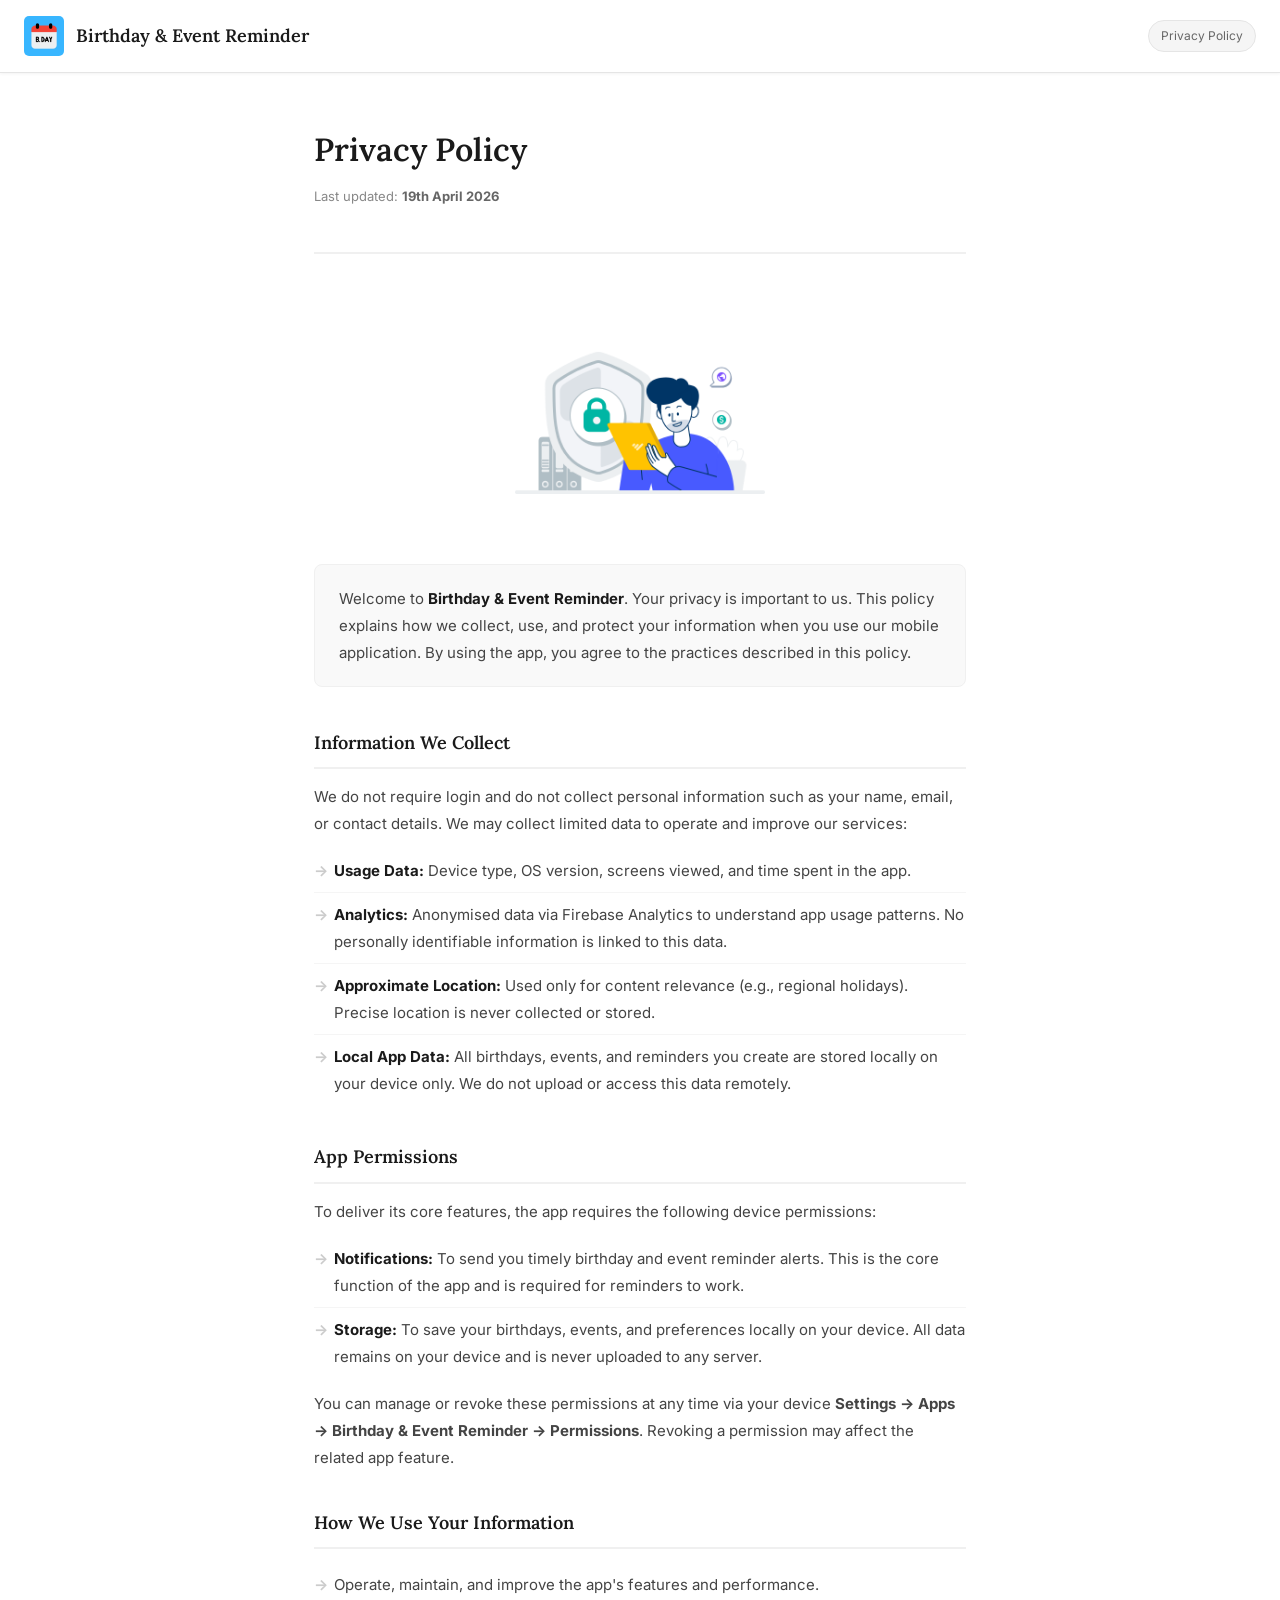
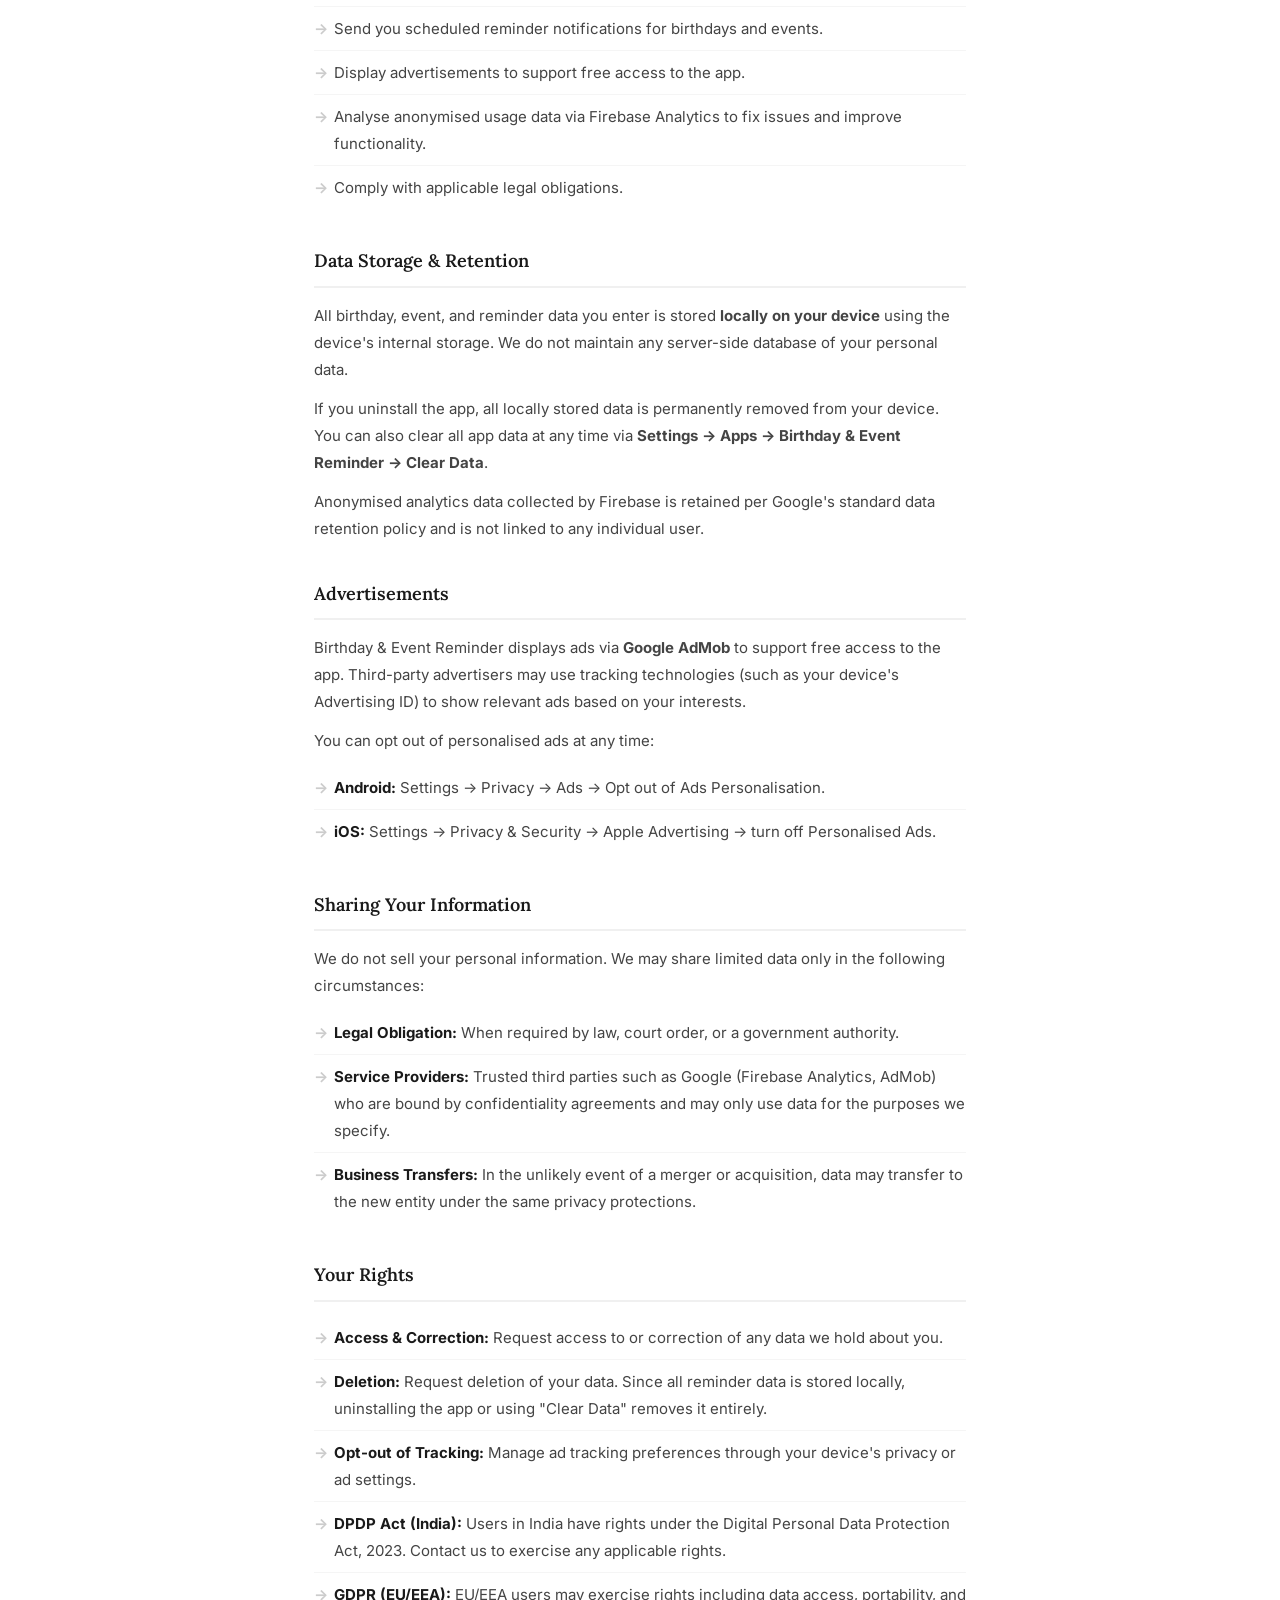
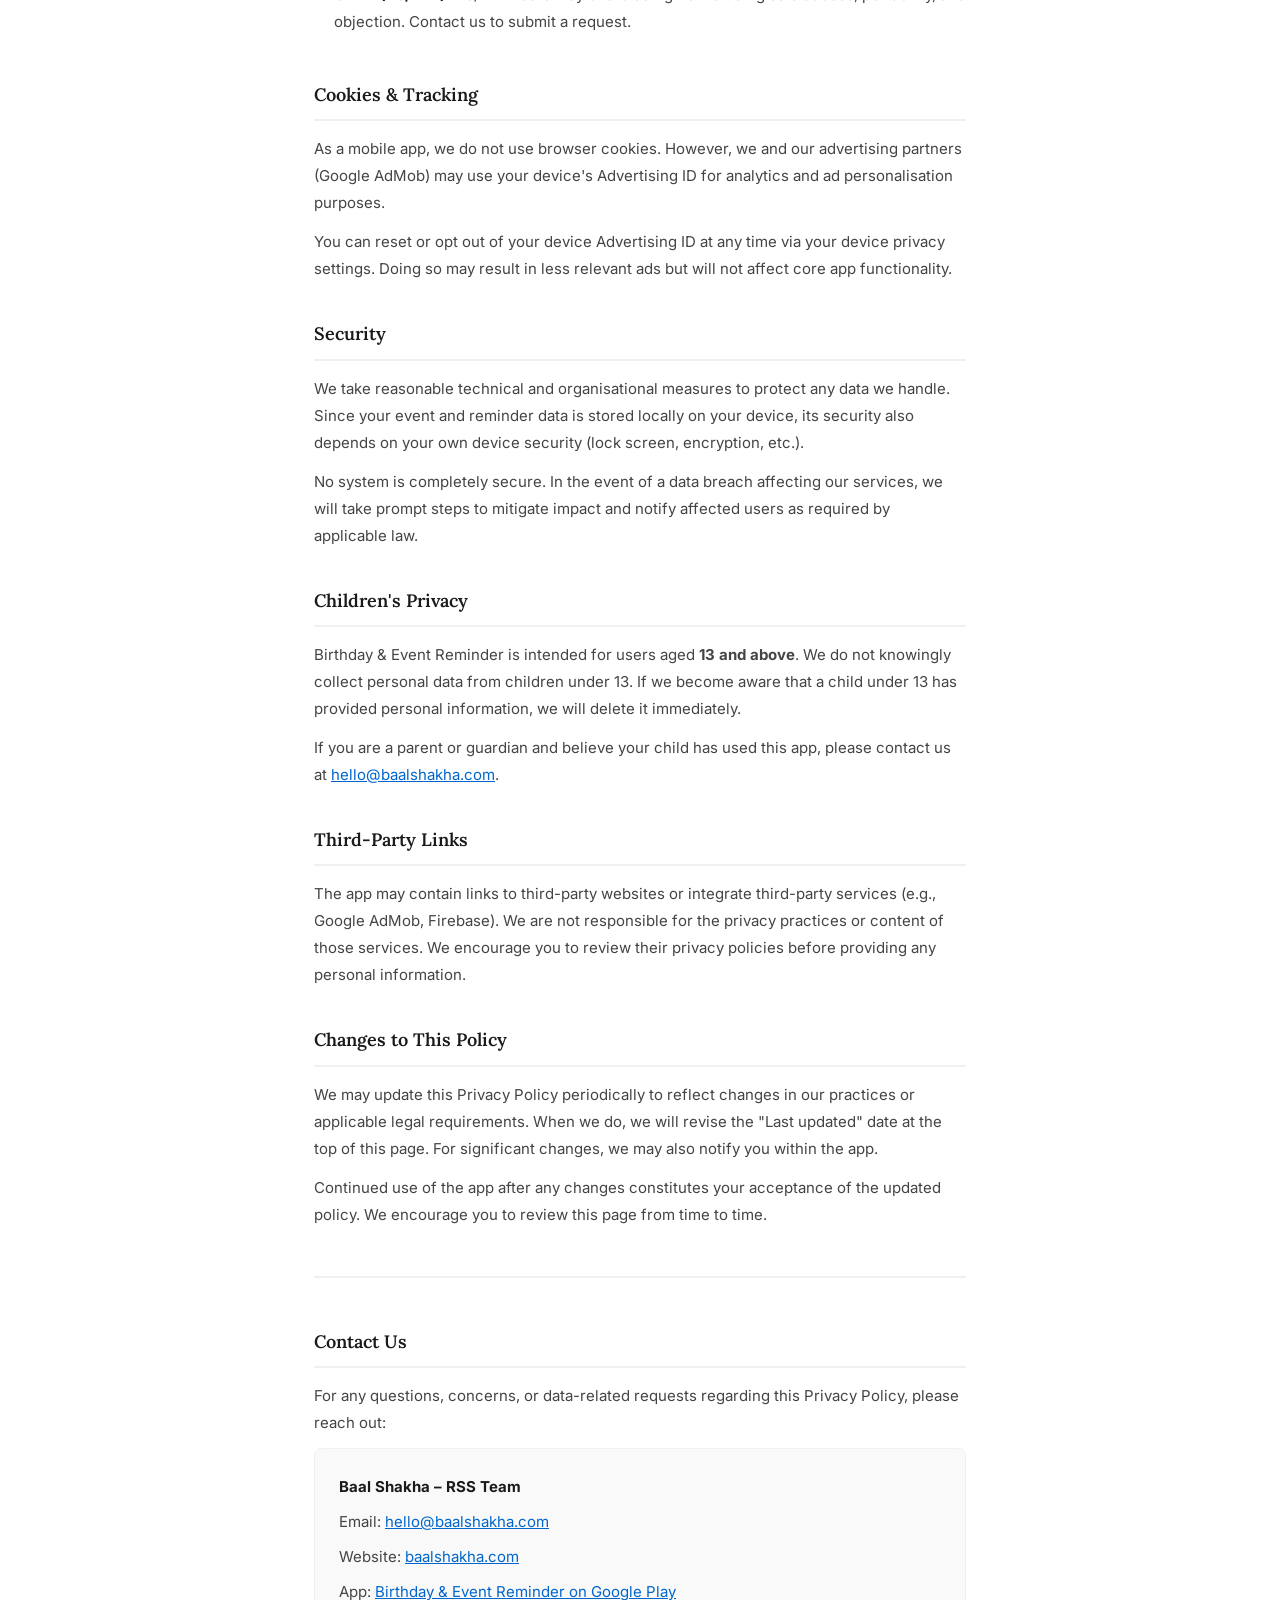
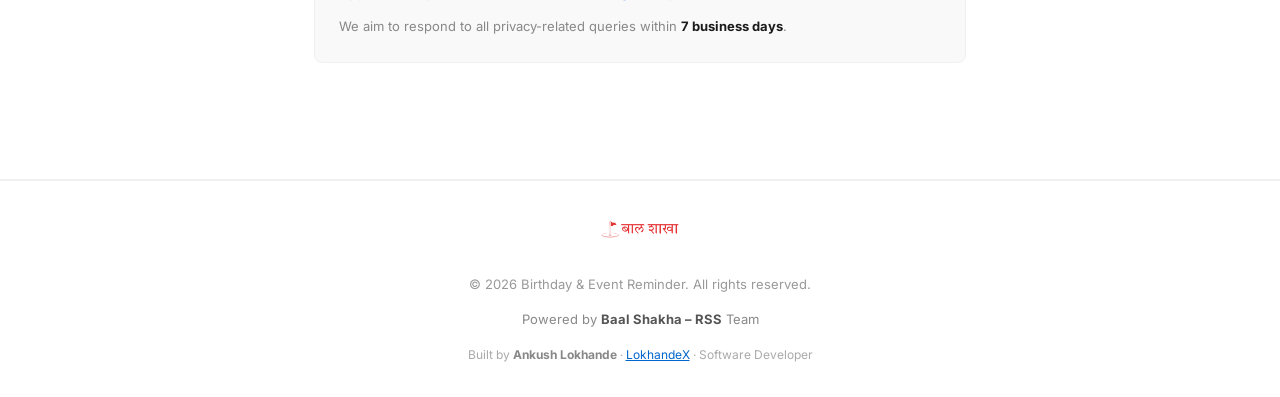
==== birthday_event_reminder/privacy_policy.html @ 461ddc7e "Birthday event app" ====
<!DOCTYPE html>
<html lang="en">

<head>
  <meta charset="UTF-8">
  <meta name="viewport" content="width=device-width, initial-scale=1.0">
  <title>Privacy Policy – Birthday & Event Reminder</title>
  <meta name="description" content="Privacy Policy for Birthday & Event Reminder app by Baal Shakha Team.">
  <meta name="theme-color" content="#ffffff">
  <link rel="icon" href="logo.png" type="image/png">
  <link rel="preconnect" href="https://fonts.googleapis.com">
  <link rel="preconnect" href="https://fonts.gstatic.com" crossorigin>
  <link href="https://fonts.googleapis.com/css2?family=Lora:wght@400;600&family=Inter:wght@400;500;600&display=swap"
    rel="stylesheet">
  <link rel="stylesheet" href="style.css">
</head>

<body>

  <div class="topbar">
    <div class="topbar-left">
      <img src="logo.png" alt="Birthday & Event Reminder" class="topbar-logo" style="border-radius:5px;">
      <span class="topbar-brand">Birthday & Event Reminder</span>
    </div>
    <span class="topbar-tag">Privacy Policy</span>
  </div>

  <div class="wrap">

    <div class="page-title">
      <div class="page-title-header">
        <div>
          <h1>Privacy Policy</h1>
          <p class="meta">Last updated: <strong>19th April 2026</strong></p>
        </div>
      </div>
    </div>
    <div>
      <div class="privacy-icon-container">
        <img src="privacy_logo.png" alt="Privacy Policy" class="privacy-icon">
      </div>
      <div class="intro">
        Welcome to <strong>Birthday & Event Reminder</strong>. Your privacy is important to us. This policy explains
        how we collect, use, and protect your information when you use our mobile application. By using the app, you
        agree to the practices described in this policy.
      </div>
    </div>

    <!-- 1. Information We Collect -->
    <div class="section">
      <h2>Information We Collect</h2>
      <p>We do not require login and do not collect personal information such as your name, email, or contact details.
        We may collect limited data to operate and improve our services:</p>
      <ul class="items">
        <li><strong>Usage Data:</strong> Device type, OS version, screens viewed, and time spent in the app.</li>
        <li><strong>Analytics:</strong> Anonymised data via Firebase Analytics to understand app usage patterns. No personally identifiable information is linked to this data.</li>
        <li><strong>Approximate Location:</strong> Used only for content relevance (e.g., regional holidays). Precise location is never collected or stored.</li>
        <li><strong>Local App Data:</strong> All birthdays, events, and reminders you create are stored locally on your device only. We do not upload or access this data remotely.</li>
      </ul>
    </div>

    <!-- 2. App Permissions -->
    <div class="section">
      <h2>App Permissions</h2>
      <p>To deliver its core features, the app requires the following device permissions:</p>
      <ul class="items">
        <li><strong>Notifications:</strong> To send you timely birthday and event reminder alerts. This is the core function of the app and is required for reminders to work.</li>
        <li><strong>Storage:</strong> To save your birthdays, events, and preferences locally on your device. All data remains on your device and is never uploaded to any server.</li>
      </ul>
      <p style="margin-top: 12px;">You can manage or revoke these permissions at any time via your device
        <strong>Settings → Apps → Birthday &amp; Event Reminder → Permissions</strong>. Revoking a permission may
        affect the related app feature.</p>
    </div>

    <!-- 3. How We Use Your Information -->
    <div class="section">
      <h2>How We Use Your Information</h2>
      <ul class="items">
        <li>Operate, maintain, and improve the app's features and performance.</li>
        <li>Send you scheduled reminder notifications for birthdays and events.</li>
        <li>Display advertisements to support free access to the app.</li>
        <li>Analyse anonymised usage data via Firebase Analytics to fix issues and improve functionality.</li>
        <li>Comply with applicable legal obligations.</li>
      </ul>
    </div>

    <!-- 4. Data Storage & Retention -->
    <div class="section">
      <h2>Data Storage &amp; Retention</h2>
      <p>All birthday, event, and reminder data you enter is stored <strong>locally on your device</strong> using the
        device's internal storage. We do not maintain any server-side database of your personal data.</p>
      <p>If you uninstall the app, all locally stored data is permanently removed from your device. You can also clear
        all app data at any time via <strong>Settings → Apps → Birthday &amp; Event Reminder → Clear Data</strong>.</p>
      <p>Anonymised analytics data collected by Firebase is retained per Google's standard data retention policy and
        is not linked to any individual user.</p>
    </div>

    <!-- 5. Advertisements -->
    <div class="section">
      <h2>Advertisements</h2>
      <p>Birthday &amp; Event Reminder displays ads via <strong>Google AdMob</strong> to support free access to the
        app. Third-party advertisers may use tracking technologies (such as your device's Advertising ID) to show
        relevant ads based on your interests.</p>
      <p>You can opt out of personalised ads at any time:</p>
      <ul class="items">
        <li><strong>Android:</strong> Settings → Privacy → Ads → Opt out of Ads Personalisation.</li>
        <li><strong>iOS:</strong> Settings → Privacy &amp; Security → Apple Advertising → turn off Personalised Ads.</li>
      </ul>
    </div>

    <!-- 6. Sharing Your Information -->
    <div class="section">
      <h2>Sharing Your Information</h2>
      <p>We do not sell your personal information. We may share limited data only in the following circumstances:</p>
      <ul class="items">
        <li><strong>Legal Obligation:</strong> When required by law, court order, or a government authority.</li>
        <li><strong>Service Providers:</strong> Trusted third parties such as Google (Firebase Analytics, AdMob) who are bound by confidentiality agreements and may only use data for the purposes we specify.</li>
        <li><strong>Business Transfers:</strong> In the unlikely event of a merger or acquisition, data may transfer to the new entity under the same privacy protections.</li>
      </ul>
    </div>

    <!-- 7. Your Rights -->
    <div class="section">
      <h2>Your Rights</h2>
      <ul class="items">
        <li><strong>Access &amp; Correction:</strong> Request access to or correction of any data we hold about you.</li>
        <li><strong>Deletion:</strong> Request deletion of your data. Since all reminder data is stored locally, uninstalling the app or using "Clear Data" removes it entirely.</li>
        <li><strong>Opt-out of Tracking:</strong> Manage ad tracking preferences through your device's privacy or ad settings.</li>
        <li><strong>DPDP Act (India):</strong> Users in India have rights under the Digital Personal Data Protection Act, 2023. Contact us to exercise any applicable rights.</li>
        <li><strong>GDPR (EU/EEA):</strong> EU/EEA users may exercise rights including data access, portability, and objection. Contact us to submit a request.</li>
      </ul>
    </div>

    <!-- 8. Cookies & Tracking -->
    <div class="section">
      <h2>Cookies &amp; Tracking</h2>
      <p>As a mobile app, we do not use browser cookies. However, we and our advertising partners (Google AdMob) may
        use your device's Advertising ID for analytics and ad personalisation purposes.</p>
      <p>You can reset or opt out of your device Advertising ID at any time via your device privacy settings. Doing so
        may result in less relevant ads but will not affect core app functionality.</p>
    </div>

    <!-- 9. Security -->
    <div class="section">
      <h2>Security</h2>
      <p>We take reasonable technical and organisational measures to protect any data we handle. Since your event and
        reminder data is stored locally on your device, its security also depends on your own device security (lock
        screen, encryption, etc.).</p>
      <p>No system is completely secure. In the event of a data breach affecting our services, we will take prompt
        steps to mitigate impact and notify affected users as required by applicable law.</p>
    </div>

    <!-- 10. Children's Privacy -->
    <div class="section">
      <h2>Children's Privacy</h2>
      <p>Birthday &amp; Event Reminder is intended for users aged <strong>13 and above</strong>. We do not knowingly
        collect personal data from children under 13. If we become aware that a child under 13 has provided personal
        information, we will delete it immediately.</p>
      <p>If you are a parent or guardian and believe your child has used this app, please contact us at
        <a href="mailto:hello@baalshakha.com">hello@baalshakha.com</a>.</p>
    </div>

    <!-- 11. Third-Party Links -->
    <div class="section">
      <h2>Third-Party Links</h2>
      <p>The app may contain links to third-party websites or integrate third-party services (e.g., Google AdMob,
        Firebase). We are not responsible for the privacy practices or content of those services. We encourage you to
        review their privacy policies before providing any personal information.</p>
    </div>

    <!-- 12. Changes to This Policy -->
    <div class="section">
      <h2>Changes to This Policy</h2>
      <p>We may update this Privacy Policy periodically to reflect changes in our practices or applicable legal
        requirements. When we do, we will revise the "Last updated" date at the top of this page. For significant
        changes, we may also notify you within the app.</p>
      <p>Continued use of the app after any changes constitutes your acceptance of the updated policy. We encourage
        you to review this page from time to time.</p>
    </div>

    <hr class="divider">

    <!-- Contact -->
    <div class="section">
      <h2>Contact Us</h2>
      <p>For any questions, concerns, or data-related requests regarding this Privacy Policy, please reach out:</p>
      <div class="contact-box">
        <p><strong>Baal Shakha – RSS Team</strong></p>
        <p>Email: <a href="mailto:hello@baalshakha.com">hello@baalshakha.com</a></p>
        <p>Website: <a href="https://baalshakha.com/" target="_blank" rel="noopener">baalshakha.com</a></p>
        <p>App: <a href="https://play.google.com/store/apps/details?id=com.lokhandex.birthday_reminder" target="_blank"
            rel="noopener">Birthday &amp; Event Reminder on Google Play</a></p>
        <p style="margin-top: 10px; font-size: 13px; color: #888;">We aim to respond to all privacy-related queries within <strong>7 business days</strong>.</p>
      </div>
    </div>

  </div>

  <footer>
    <div class="footer-logo-container">
      <img src="baalshakha.png" alt="Baal Shakha – RSS" class="footer-logo">
    </div>
    <p class="copyright">© 2026 Birthday &amp; Event Reminder. All rights reserved.</p>
    <p class="powered">Powered by <strong>Baal Shakha – RSS</strong> Team</p>
    <p class="dev">Built by <strong>Ankush Lokhande</strong> · <a
        href="https://play.google.com/store/apps/dev?id=4774125101245395544" target="_blank"
        rel="noopener">LokhandeX</a> · Software Developer</p>
  </footer>

</body>

</html>
---- birthday_event_reminder/style.css ----
/* Global Styles */
*, *::before, *::after {
  box-sizing: border-box;
  margin: 0;
  padding: 0;
}

html, body {
  height: 100%;
}

body {
  font-family: 'Inter', -apple-system, BlinkMacSystemFont, 'Segoe UI', sans-serif;
  background: #ffffff;
  color: #1a1a1a;
  font-size: 15px;
  line-height: 1.8;
}

a {
  color: #0066cc;
  text-decoration: underline;
  transition: color 0.2s ease;
}

a:hover {
  color: #0052a3;
}

/* Top Bar */
.topbar {
  background: #ffffff;
  border-bottom: 1px solid #e5e5e5;
  padding: 16px 24px;
  display: flex;
  align-items: center;
  justify-content: space-between;
  position: sticky;
  top: 0;
  z-index: 100;
  box-shadow: 0 1px 3px rgba(0, 0, 0, 0.05);
}

.topbar-left {
  display: flex;
  align-items: center;
  gap: 12px;
}

.topbar-logo {
  width: 40px;
  height: 40px;
  object-fit: contain;
}

.topbar-brand {
  font-family: 'Lora', serif;
  font-size: 18px;
  font-weight: 600;
  color: #1a1a1a;
  text-decoration: none;
}

.topbar-tag {
  font-size: 12px;
  color: #666;
  background: #f5f5f5;
  padding: 4px 12px;
  border-radius: 20px;
  border: 1px solid #e5e5e5;
}

/* Main Wrapper */
.wrap {
  max-width: 700px;
  margin: 0 auto;
  padding: 48px 24px 80px;
}

/* Page Title */
.page-title {
  margin-bottom: 36px;
  padding-bottom: 28px;
  border-bottom: 2px solid #f0f0f0;
}

.page-title-header {
  display: flex;
  align-items: center;
  gap: 16px;
  margin-bottom: 16px;
}

.privacy-icon {
  width: 250px;
  height: 250px;
  object-fit: contain;
  flex-shrink: 0;
}

.page-title h1 {
  font-family: 'Lora', serif;
  font-size: 32px;
  font-weight: 600;
  color: #1a1a1a;
  margin-bottom: 6px;
}

.page-title .meta {
  font-size: 13px;
  color: #888;
}

.page-title .meta strong {
  color: #666;
}

/* Privacy Icon Container */
.privacy-icon-container {
  display: flex;
  justify-content: center;
  margin-bottom: 24px;
  width: 100%;
}

/* Intro Box */
.intro {
  background: #f9f9f9;
  border: 1px solid #f0f0f0;
  border-radius: 8px;
  padding: 20px 24px;
  font-size: 15px;
  color: #444;
  margin-bottom: 40px;
  line-height: 1.8;
}

.intro strong {
  color: #1a1a1a;
}

/* Sections */
.section {
  margin-bottom: 36px;
}

.section h2 {
  font-family: 'Lora', serif;
  font-size: 18px;
  font-weight: 600;
  color: #1a1a1a;
  margin-bottom: 14px;
  padding-bottom: 8px;
  border-bottom: 2px solid #f0f0f0;
}

.section p {
  color: #444;
  font-size: 15px;
  margin-bottom: 12px;
}

.section p:last-child {
  margin-bottom: 0;
}

/* Lists */
ul.items {
  list-style: none;
  margin-top: 12px;
}

ul.items li {
  font-size: 15px;
  color: #444;
  padding: 8px 0 8px 20px;
  position: relative;
  border-bottom: 1px solid #f5f5f5;
}

ul.items li:last-child {
  border-bottom: none;
}

ul.items li::before {
  content: '→';
  position: absolute;
  left: 0;
  color: #ccc;
  font-weight: bold;
}

ul.items li strong {
  color: #1a1a1a;
}

/* Divider */
hr.divider {
  border: none;
  border-top: 2px solid #f0f0f0;
  margin: 48px 0;
}

/* Contact Box */
.contact-box {
  background: #f9f9f9;
  border: 1px solid #f0f0f0;
  border-radius: 8px;
  padding: 24px;
  font-size: 15px;
  color: #444;
}

.contact-box p {
  margin-bottom: 8px;
}

.contact-box p:last-child {
  margin-bottom: 0;
}

.contact-box strong {
  color: #1a1a1a;
}

.contact-box a {
  color: #0066cc;
  text-decoration: underline;
}

.contact-box a:hover {
  color: #0052a3;
}

/* Footer */
footer {
  border-top: 2px solid #f0f0f0;
  padding: 32px 24px;
  text-align: center;
  font-size: 13px;
  color: #999;
  background: #ffffff;
}

footer a {
  color: #0066cc;
  text-decoration: underline;
}

footer a:hover {
  color: #0052a3;
}

.footer-logo-container {
  margin-bottom: 20px;
}

.footer-logo {
  width: 80px;
  height: auto;
  object-fit: contain;
}

footer .powered {
  margin-bottom: 8px;
  color: #888;
}

footer .powered strong {
  color: #555;
}

footer .copyright {
  font-size: 13px;
  color: #999;
  margin-bottom: 12px;
}

footer .dev {
  font-size: 12px;
  color: #aaa;
  margin-top: 12px;
}

footer .dev strong {
  color: #888;
}

/* Responsive Design */
@media (max-width: 640px) {
  body {
    font-size: 14px;
  }

  .topbar {
    padding: 12px 16px;
    flex-direction: column;
    gap: 8px;
  }

  .topbar-left {
    width: 100%;
    justify-content: space-between;
  }

  .wrap {
    padding: 32px 16px 60px;
  }

  .page-title {
    margin-bottom: 28px;
    padding-bottom: 20px;
  }

  .page-title-header {
    flex-direction: column;
    gap: 12px;
    text-align: center;
  }

  .page-title h1 {
    font-size: 26px;
  }

  .intro {
    font-size: 14px;
    padding: 16px 18px;
  }

  .section h2 {
    font-size: 16px;
  }

  .privacy-icon {
    width: 40px;
    height: 40px;
  }

  .footer-logo {
    width: 70px;
  }
}

/* Print Styles */
@media print {
  .topbar,
  footer {
    display: none;
  }

  .wrap {
    max-width: 100%;
    padding: 0;
  }

  a {
    color: #0066cc;
  }
}
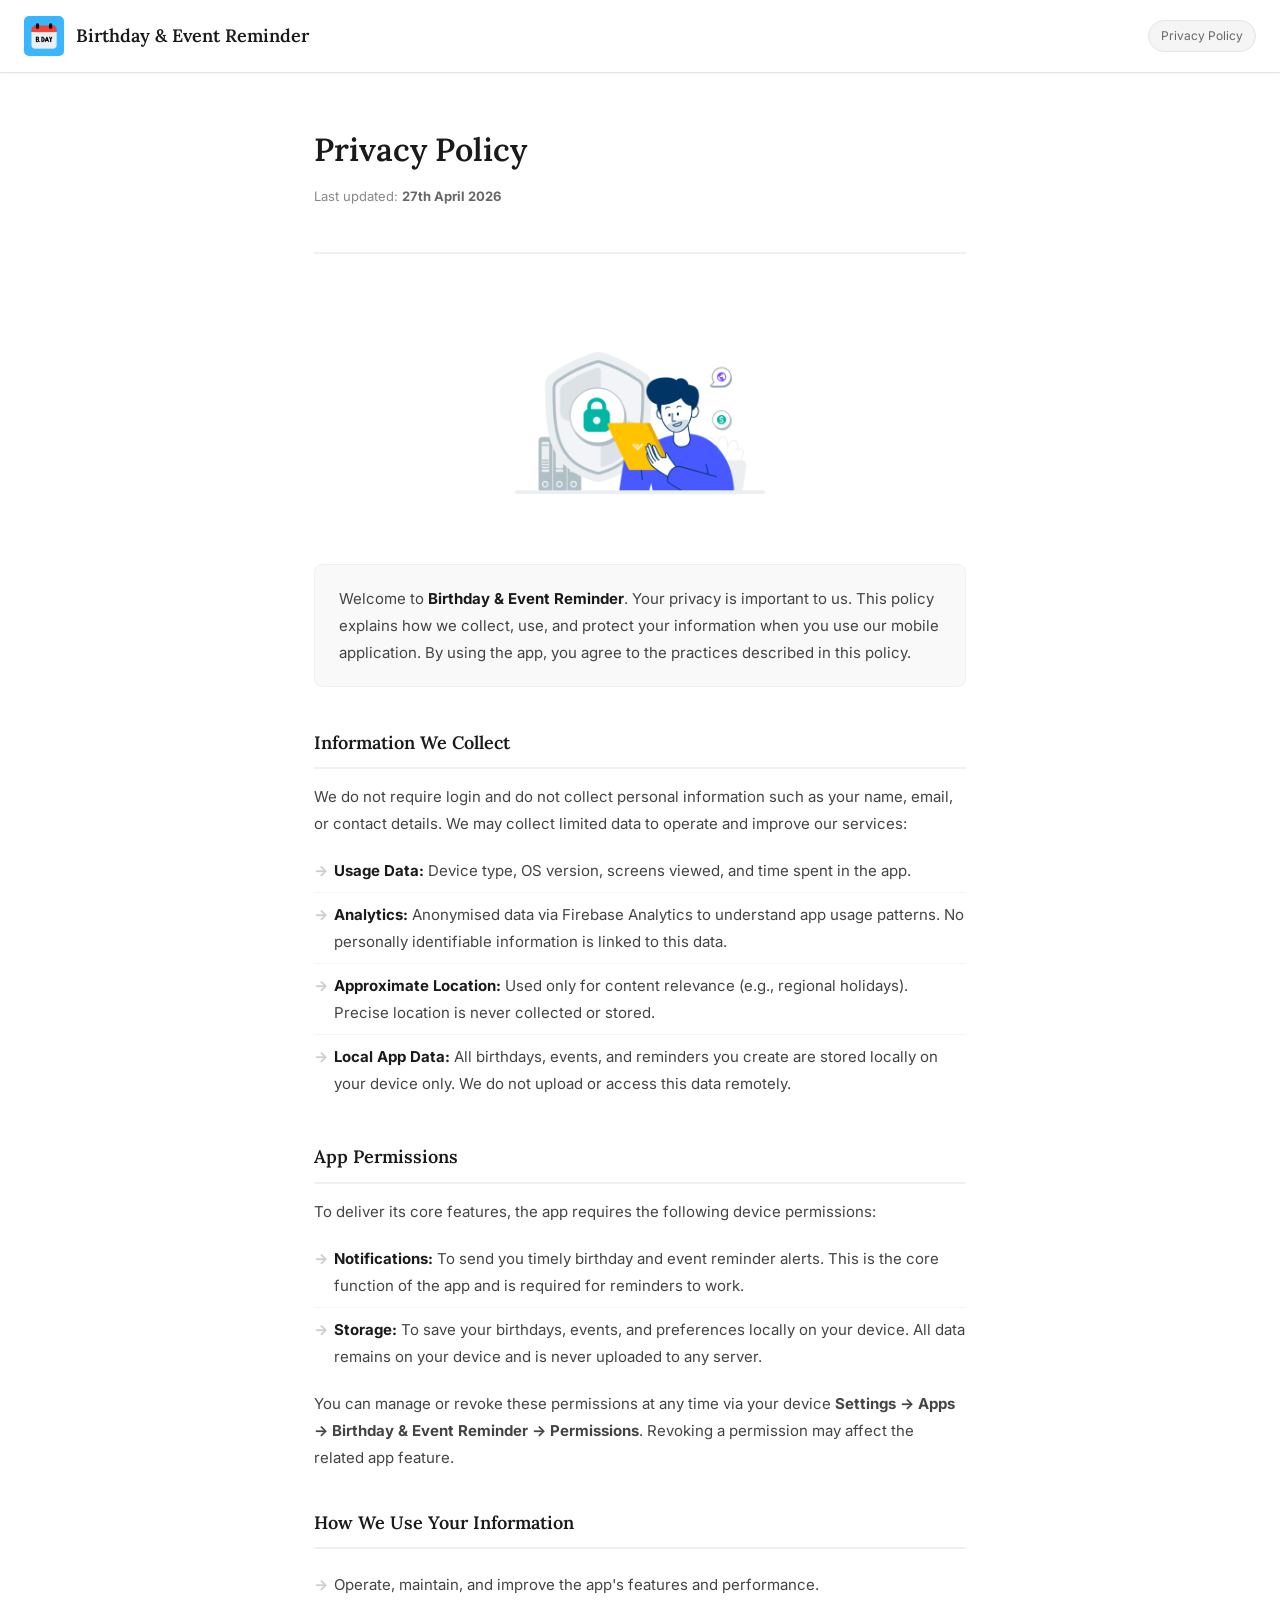
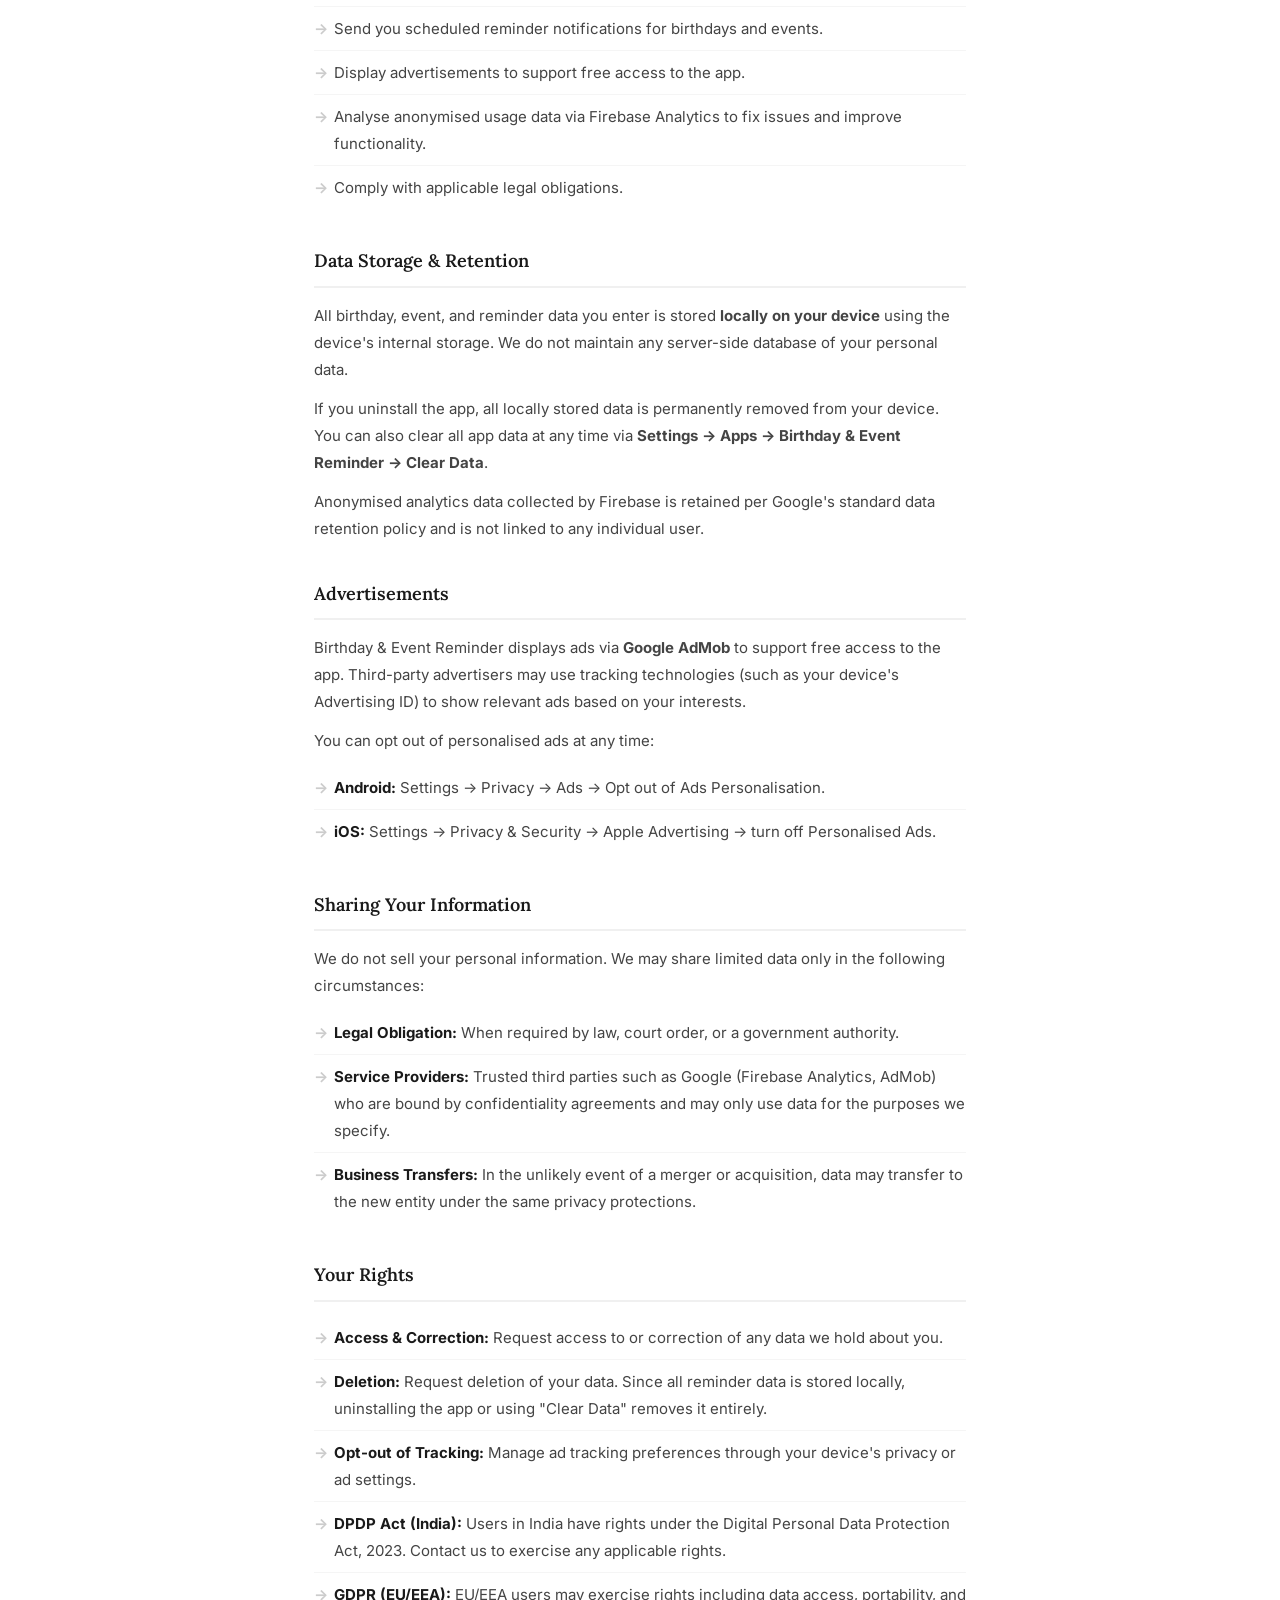
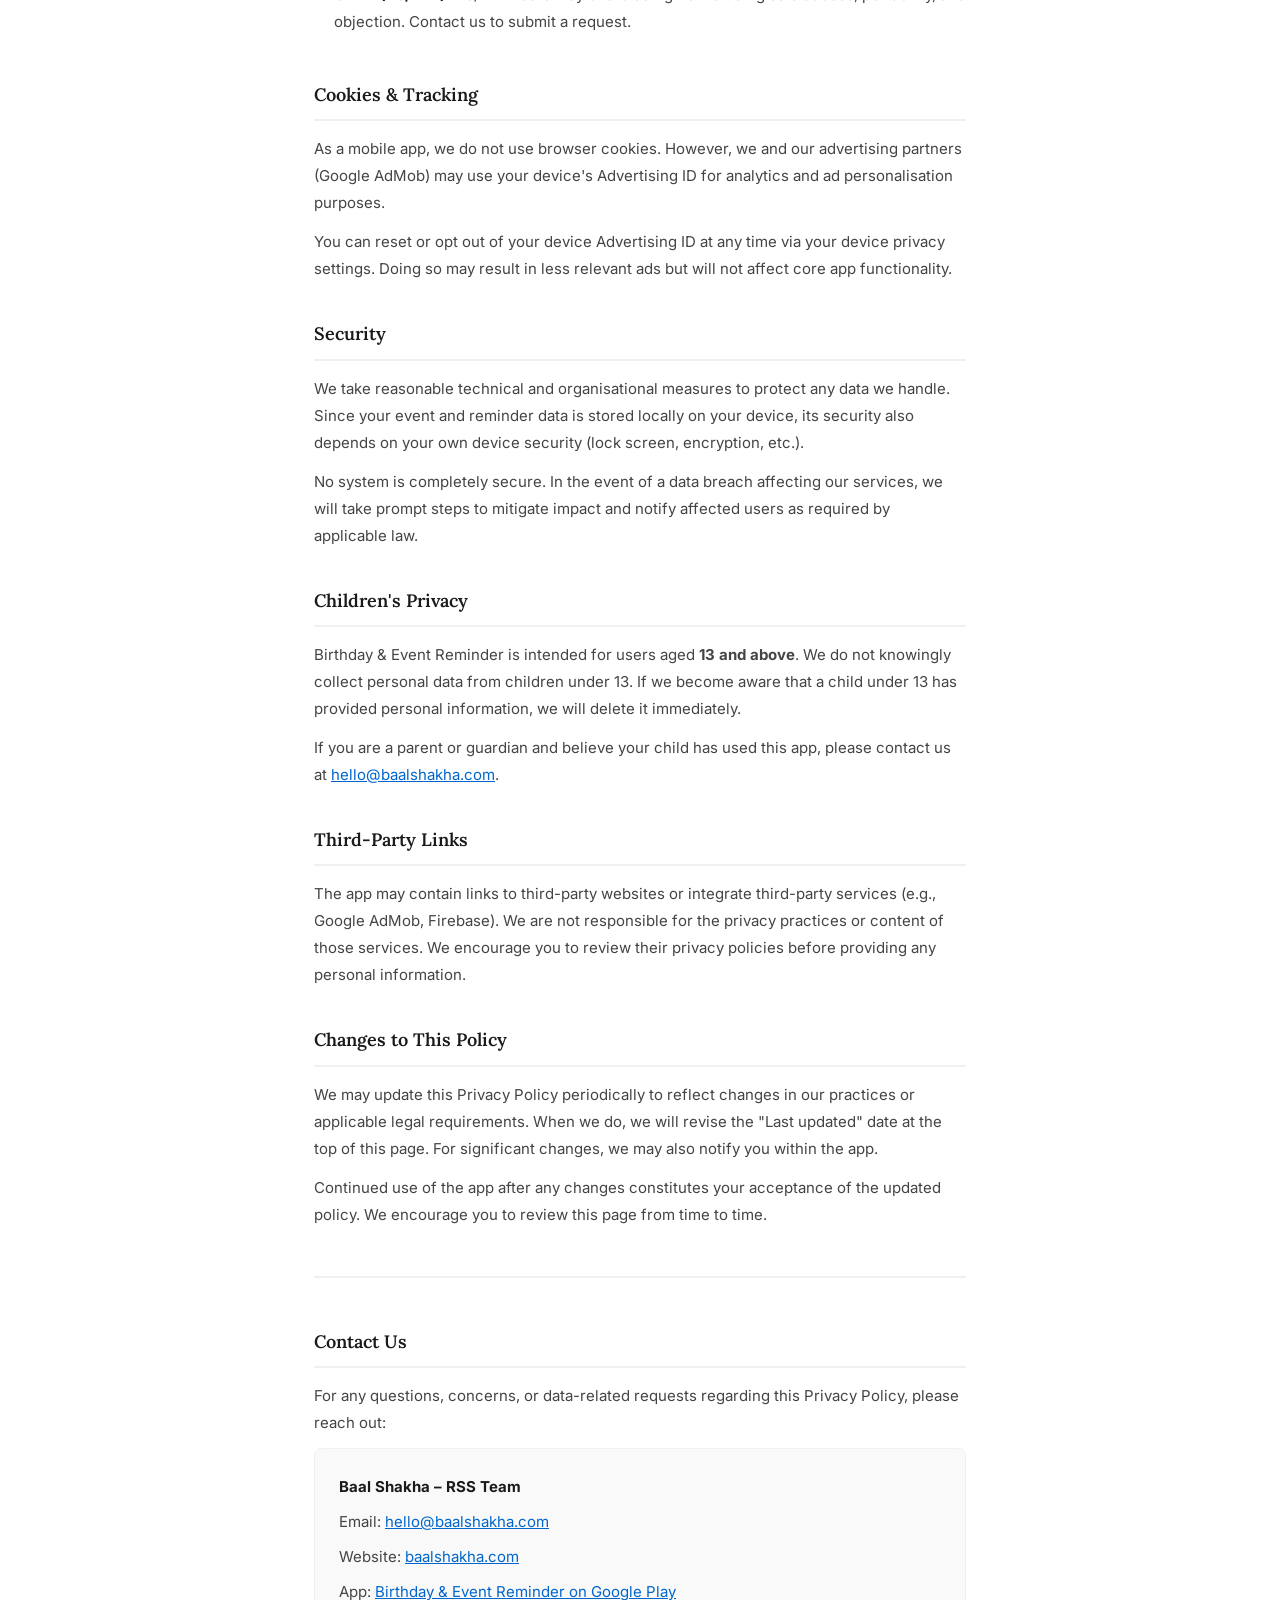
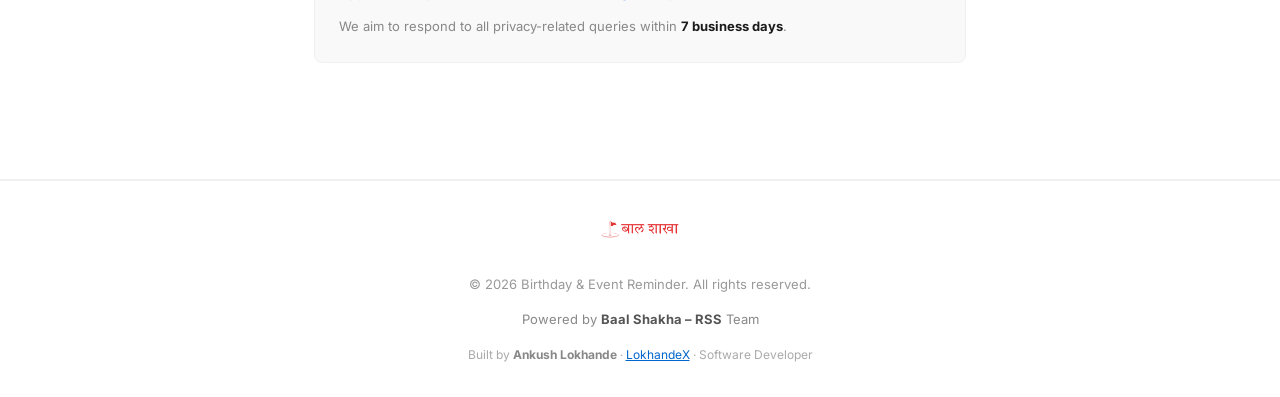
==== commit 145f1d25: "Update privacy_policy.html" ====
--- a/birthday_event_reminder/privacy_policy.html
+++ b/birthday_event_reminder/privacy_policy.html
@@ -31,7 +31,7 @@
       <div class="page-title-header">
         <div>
           <h1>Privacy Policy</h1>
-          <p class="meta">Last updated: <strong>19th April 2026</strong></p>
+          <p class="meta">Last updated: <strong>27th April 2026</strong></p>
         </div>
       </div>
     </div>
